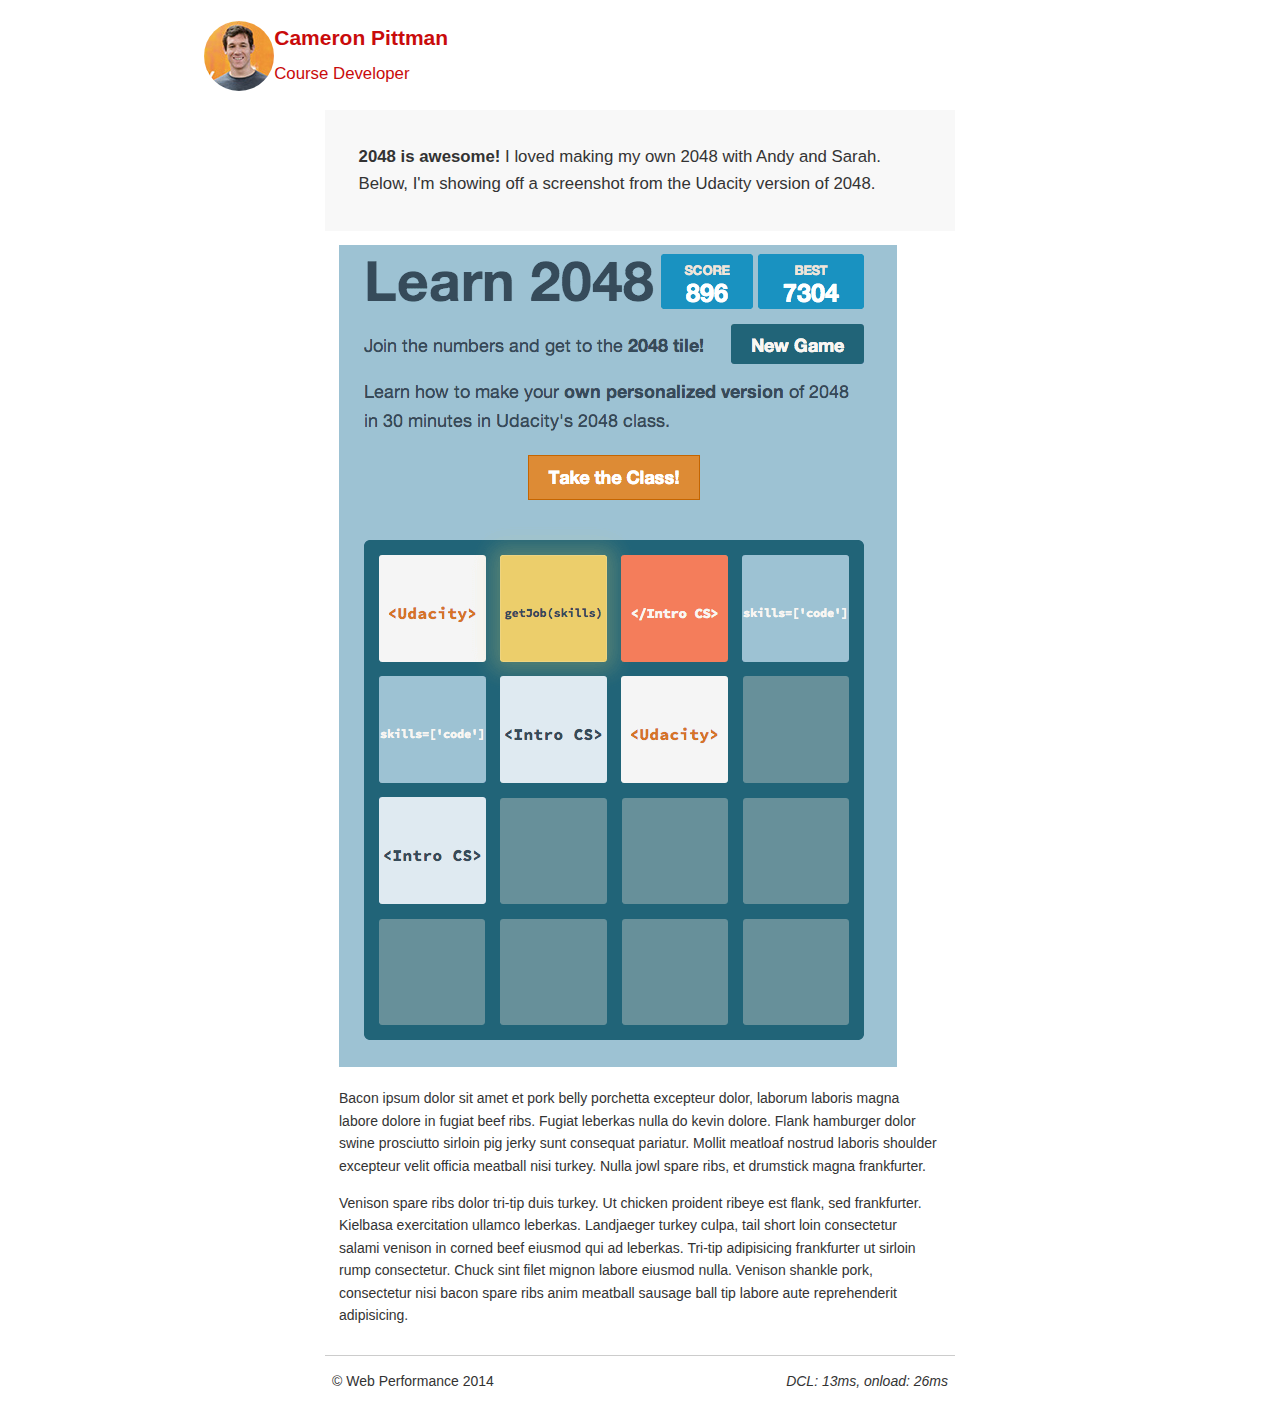
==== project-2048.html @ 3f3cf28d "Add files via upload" ====
<!DOCTYPE html>
<html lang="en">
  <head>
    <meta charset="utf-8">
    <meta name="viewport" content="width=device-width, initial-scale=1">
    <meta name="description" content=" FILL ME IN ">
    <meta name="author" content=" FILL ME IN ">
    <title>Cameron Pittman: Portfolio</title>
    <link href="css/style.css" rel="stylesheet">

    <link media="print" href="css/print.css" rel="stylesheet">
    <script async>
      (function(w,g){w['GoogleAnalyticsObject']=g;
      w[g]=w[g]||function(){(w[g].q=w[g].q||[]).push(arguments)};w[g].l=1*new Date();})(window,'ga');
      ga('create', 'UA-XXXX-Y');
      ga('send', 'pageview');
    </script>
    <script async src="//www.google-analytics.com/analytics.js"></script>
    <script async src="js/perfmatters.js"></script>
  </head>
  <body>
    <header>
      <a href="/"><img src="img/profilepic.jpg"></a>
      <p>Cameron Pittman<br><span>Course Developer</span></p>
    </header>
    <div class="container">
      <div class="hero">
        <strong>2048 is awesome!</strong> I loved making my own 2048 with Andy and Sarah. Below, I'm showing off a screenshot from the Udacity version of 2048.
      </div>
      <div class="content">
        <img class="img-responsive" src="img/2048.png">
        <p>Bacon ipsum dolor sit amet et pork belly porchetta excepteur dolor, laborum laboris magna labore dolore in fugiat beef ribs. Fugiat leberkas nulla do kevin dolore. Flank hamburger dolor swine prosciutto sirloin pig jerky sunt consequat pariatur. Mollit meatloaf nostrud laboris shoulder excepteur velit officia meatball nisi turkey. Nulla jowl spare ribs, et drumstick magna frankfurter.</p>
        <p>Venison spare ribs dolor tri-tip duis turkey. Ut chicken proident ribeye est flank, sed frankfurter. Kielbasa exercitation ullamco leberkas. Landjaeger turkey culpa, tail short loin consectetur salami venison in corned beef eiusmod qui ad leberkas. Tri-tip adipisicing frankfurter ut sirloin rump consectetur. Chuck sint filet mignon labore eiusmod nulla. Venison shankle pork, consectetur nisi bacon spare ribs anim meatball sausage ball tip labore aute reprehenderit adipisicing.</p>
    </div>
    <footer>
      <p>&copy; Web Performance 2014 <span id="crp-stats"></span></p>
    </footer>
  </body>
</html>
---- css/style.css ----
html { font-size: 100%; overflow-y: scroll; -webkit-tap-highlight-color: rgba(0,0,0,0); -ms-text-size-adjust: 100%; -webkit-text-size-adjust: none;}
body { margin: 0; font-size: 14px; line-height: 1.61; font-weight: 400; background: #fff; }
body, button, input, select, textarea { font-family: 'Open Sans', sans-serif; color: #333; }

a { color: #12C; }
a:visited { color: #61C; }
a:focus { outline: thin dotted; }
a:hover, a:active { color: #c00; outline: 0; }

b, strong { font-weight: bold; }
pre, code { font-family: monospace, monospace; font-size: 1em; }
ul, ol { margin: 1em 0; padding: 0 0 0 20px; }
img { border: 0; max-width: 100%; }

header, footer, .container { max-width: 45em; margin: 0 auto; }
header { padding: 0 0.5em; color: #C90B0B; font-size:1.5em; font-weight: bold; padding-left: 4em;}
header img { border-radius: 40px; float: left; }
header span { font-size: 0.8em; font-weight: normal;}

.hero { padding: 2em; background-color: #f8f8f8; font-size:1.2em; border: 1px 0 1px 0 solid #ccc;}

.content { padding: 1em 1em; }
.content li { list-style-type: none; font-size: 1.1em;}

li img { float:left; padding-right: 1em; }
li p { font-size: 0.9em; font-style: italic; }

footer {  padding: 0 0.5em; border-top: 1px solid #ccc;}
footer span { float: right; font-style: italic; }

/* Smartphones (portrait) */
@media only screen and (max-width: 480px) {
  body { font-size: 12px;}
  header p { padding-left: 4.5em;}
}
---- css/print.css ----
@media print { * { background: transparent !important; color: black !important; text-shadow: none !important; filter:none !important; -ms-filter: none !important; } a, a:visited { color: #444 !important; text-decoration: underline; } a[href]:after { content: " (" attr(href) ")"; } tr, img { page-break-inside: avoid; } img { max-width: 100% !important; } @page { margin: 0.5cm; } p, h2, h3 { orphans: 3; widows: 3; } h2, h3{ page-break-after: avoid; }}
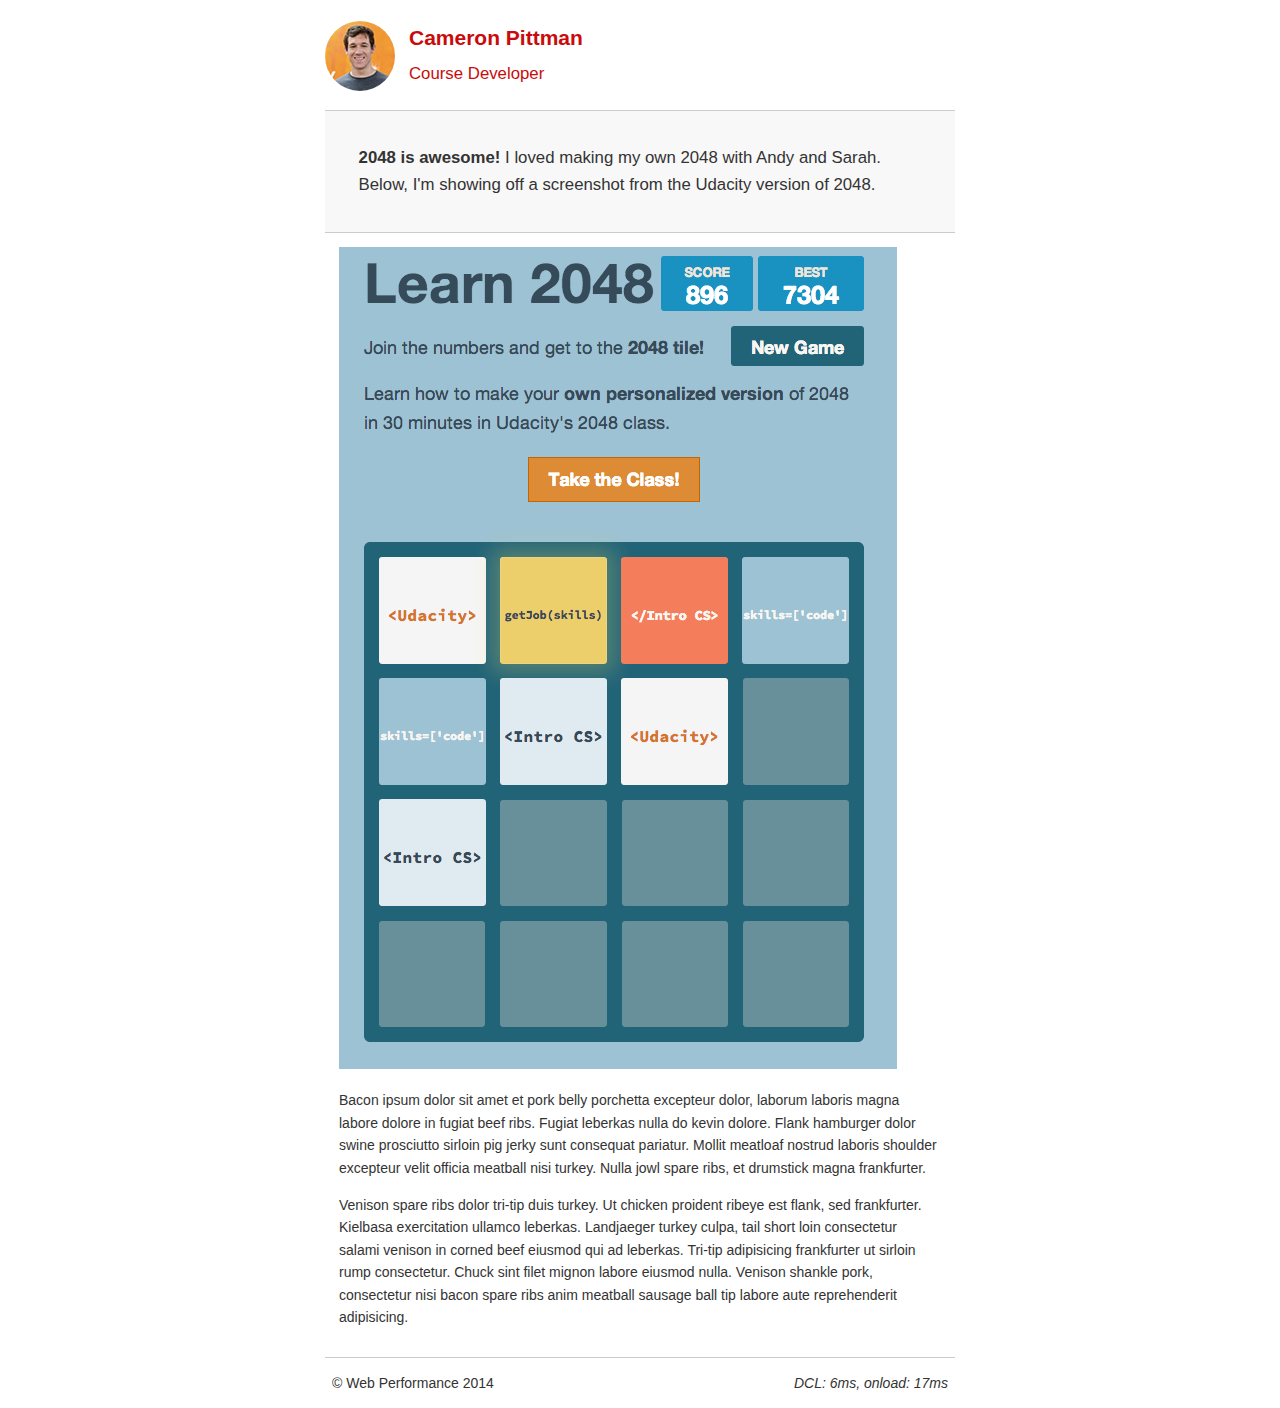
==== commit 09fa2d13: "minify files, move js to the end, inline css" ====
--- a/project-2048.html
+++ b/project-2048.html
@@ -1,39 +1,29 @@
-<!DOCTYPE html>
-<html lang="en">
-  <head>
-    <meta charset="utf-8">
-    <meta name="viewport" content="width=device-width, initial-scale=1">
-    <meta name="description" content=" FILL ME IN ">
-    <meta name="author" content=" FILL ME IN ">
-    <title>Cameron Pittman: Portfolio</title>
-    <link href="css/style.css" rel="stylesheet">
-
-    <link media="print" href="css/print.css" rel="stylesheet">
-    <script async>
-      (function(w,g){w['GoogleAnalyticsObject']=g;
-      w[g]=w[g]||function(){(w[g].q=w[g].q||[]).push(arguments)};w[g].l=1*new Date();})(window,'ga');
-      ga('create', 'UA-XXXX-Y');
-      ga('send', 'pageview');
-    </script>
-    <script async src="//www.google-analytics.com/analytics.js"></script>
-    <script async src="js/perfmatters.js"></script>
-  </head>
-  <body>
-    <header>
-      <a href="/"><img src="img/profilepic.jpg"></a>
-      <p>Cameron Pittman<br><span>Course Developer</span></p>
-    </header>
-    <div class="container">
-      <div class="hero">
-        <strong>2048 is awesome!</strong> I loved making my own 2048 with Andy and Sarah. Below, I'm showing off a screenshot from the Udacity version of 2048.
-      </div>
-      <div class="content">
-        <img class="img-responsive" src="img/2048.png">
-        <p>Bacon ipsum dolor sit amet et pork belly porchetta excepteur dolor, laborum laboris magna labore dolore in fugiat beef ribs. Fugiat leberkas nulla do kevin dolore. Flank hamburger dolor swine prosciutto sirloin pig jerky sunt consequat pariatur. Mollit meatloaf nostrud laboris shoulder excepteur velit officia meatball nisi turkey. Nulla jowl spare ribs, et drumstick magna frankfurter.</p>
-        <p>Venison spare ribs dolor tri-tip duis turkey. Ut chicken proident ribeye est flank, sed frankfurter. Kielbasa exercitation ullamco leberkas. Landjaeger turkey culpa, tail short loin consectetur salami venison in corned beef eiusmod qui ad leberkas. Tri-tip adipisicing frankfurter ut sirloin rump consectetur. Chuck sint filet mignon labore eiusmod nulla. Venison shankle pork, consectetur nisi bacon spare ribs anim meatball sausage ball tip labore aute reprehenderit adipisicing.</p>
-    </div>
-    <footer>
-      <p>&copy; Web Performance 2014 <span id="crp-stats"></span></p>
-    </footer>
-  </body>
-</html>
+<!DOCTYPE html><html lang="en"> <head> <meta charset="utf-8"> <meta name="viewport" content="width=device-width, initial-scale=1"> <meta name="description" content=" FILL ME IN "> <meta name="author" content=" FILL ME IN "> <title>Cameron Pittman: Portfolio</title><style type="text/css">
+        html{font-size:100%;overflow-y:scroll;-webkit-tap-highlight-color:rgba(0,0,0,0);-ms-text-size-adjust:100%;-webkit-text-size-adjust:none;}
+        body{margin:0;font-size:14px;line-height:1.61;font-weight:400;}
+        body, button, input, select, textarea{font-family:'Open Sans', sans-serif;color:#333;}
+        a{color:#12C;}
+        a:visited{color:#61C;}
+        a:focus{outline:thin dotted;}
+        a:hover, a:active{color:#c00;outline:0;}
+        b, strong{font-weight:bold;}
+        pre, code{font-family:monospace, monospace;font-size:1em;}
+        ul, ol{margin:1em 0;padding:0 0 0 20px;}
+        img{border:0;max-width:100%;}
+        body{background:#fff;}
+        header, footer, .container{max-width:45em;margin:0 auto;}
+        header{padding:0 0.5em;color:#C90B0B;}
+        header img{border-radius:40px;float:left;}
+        header p{font-size:1.5em;font-weight:bold;padding-left:4em;}
+        header p span{font-size:0.8em;font-weight:normal;}
+        .hero{padding:2em;background-color:#f8f8f8;font-size:1.2em;border-bottom:1px solid #ccc;border-top:1px solid #ccc;}
+        .content{padding:1em 1em;}
+        .content li{list-style-type:none;font-size:1.1em;}
+        li img{float:left;padding-right:1em;}
+        li p{font-size:0.9em;font-style:italic;}
+        footer{padding:0 0.5em;border-top:1px solid #ccc;}
+        footer span{float:right;font-style:italic;}
+        @media only screen and (max-width:480px){body{font-size:12px;}
+            header p{padding-left:4.5em;}
+        }
+    </style>  <link media="print" href="css/print.css" rel="stylesheet"> <script async> (function(w,g){w['GoogleAnalyticsObject']=g; w[g]=w[g]||function(){(w[g].q=w[g].q||[]).push(arguments)};w[g].l=1*new Date();})(window,'ga'); ga('create', 'UA-XXXX-Y'); ga('send', 'pageview'); </script> <script async src="//www.google-analytics.com/analytics.js"></script> <script async>function logCRP(){var t=window.performance.timing, dcl=t.domContentLoadedEventStart - t.domLoading, complete=t.domComplete - t.domLoading; var stats=document.getElementById("crp-stats"); stats.textContent='DCL: ' + dcl + 'ms, onload: ' + complete + 'ms';}window.addEventListener("load", function(event){logCRP();});</script> </head> <body> <header> <a href="/"><img src="img/profilepic.jpg"></a> <p>Cameron Pittman<br><span>Course Developer</span></p></header> <div class="container"> <div class="hero"> <strong>2048 is awesome!</strong> I loved making my own 2048 with Andy and Sarah. Below, I'm showing off a screenshot from the Udacity version of 2048. </div><div class="content"> <img class="img-responsive" src="img/2048.png"> <p>Bacon ipsum dolor sit amet et pork belly porchetta excepteur dolor, laborum laboris magna labore dolore in fugiat beef ribs. Fugiat leberkas nulla do kevin dolore. Flank hamburger dolor swine prosciutto sirloin pig jerky sunt consequat pariatur. Mollit meatloaf nostrud laboris shoulder excepteur velit officia meatball nisi turkey. Nulla jowl spare ribs, et drumstick magna frankfurter.</p><p>Venison spare ribs dolor tri-tip duis turkey. Ut chicken proident ribeye est flank, sed frankfurter. Kielbasa exercitation ullamco leberkas. Landjaeger turkey culpa, tail short loin consectetur salami venison in corned beef eiusmod qui ad leberkas. Tri-tip adipisicing frankfurter ut sirloin rump consectetur. Chuck sint filet mignon labore eiusmod nulla. Venison shankle pork, consectetur nisi bacon spare ribs anim meatball sausage ball tip labore aute reprehenderit adipisicing.</p></div><footer> <p>&copy; Web Performance 2014 <span id="crp-stats"></span></p></footer> </body></html>--- a/css/print.css
+++ b/css/print.css
@@ -1 +1 @@
-@media print { * { background: transparent !important; color: black !important; text-shadow: none !important; filter:none !important; -ms-filter: none !important; } a, a:visited { color: #444 !important; text-decoration: underline; } a[href]:after { content: " (" attr(href) ")"; } tr, img { page-break-inside: avoid; } img { max-width: 100% !important; } @page { margin: 0.5cm; } p, h2, h3 { orphans: 3; widows: 3; } h2, h3{ page-break-after: avoid; }}+@media print{*{background: transparent !important; color: black !important; text-shadow: none !important; filter:none !important; -ms-filter: none !important;}a, a:visited{color: #444 !important; text-decoration: underline;}a[href]:after{content: " (" attr(href) ")";}tr, img{page-break-inside: avoid;}img{max-width: 100% !important;}@page{margin: 0.5cm;}p, h2, h3{orphans: 3; widows: 3;}h2, h3{page-break-after: avoid;}}